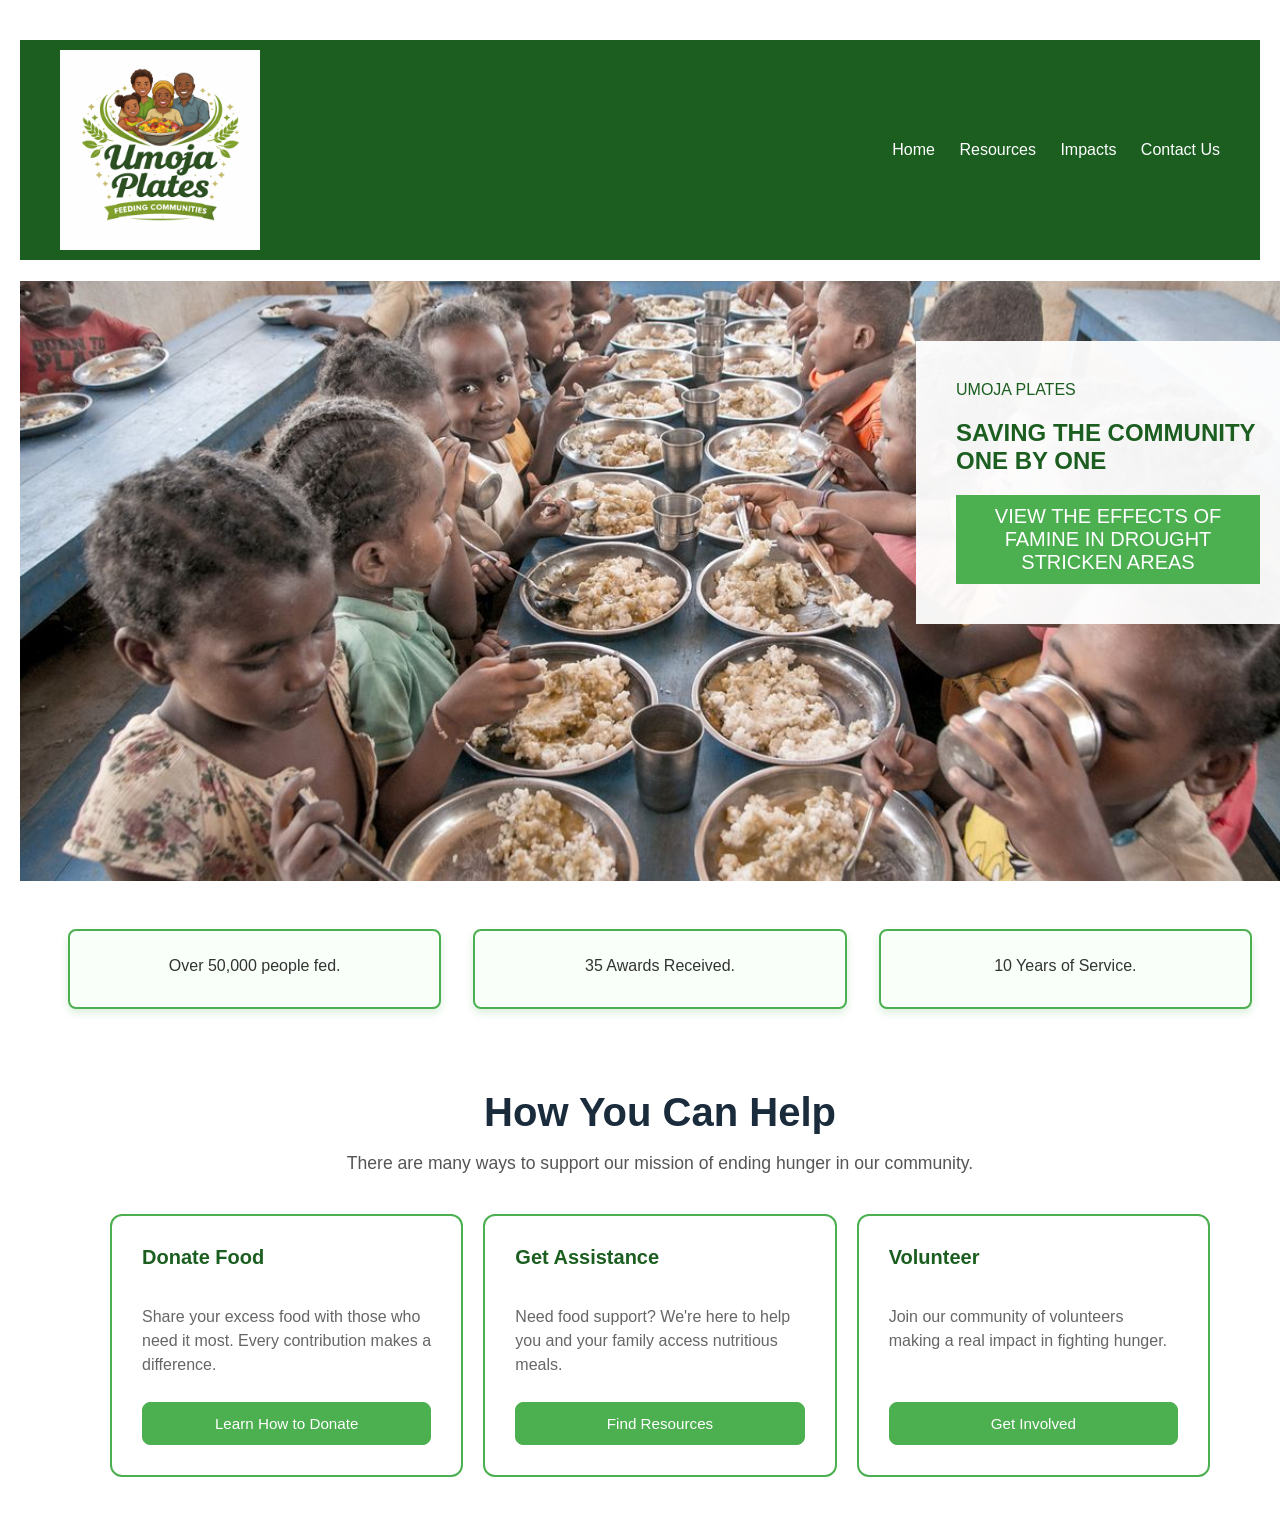
==== index.html @ aff2b7d4 "Home Page Donezo" ====
<!DOCTYPE html>
<html lang="en">
    <head>
    <meta charset="UTF-8">
    <title> Umoja Plates </title>
    <link rel="stylesheet"
href="style.css">
</head>
<body>  
 
 <header class="navbar">
<img src="Umoja Plates_ nourishing communities together.png" alt="Logo" width="200">
<p></p>
<div class="navlinks">
<a href="index.html">Home</a>
    <a
    href="volunteer.html">Resources</a>
    <a
    href="impact.html">Impacts</a>
    <a 
    href="contact.html">Contact Us</a>
</nav>
</div>
 </header>
 
 <h1></h1>
 <div class="R1M">
 <img src="hungrychildren.jpg" alt="Kids Eating" class="full-width-image">
 <div class="R1M2">
 <p1>UMOJA PLATES</p1>
 <h2>SAVING THE COMMUNITY ONE BY ONE</h2>
 <a href="https://www.youtube.com/watch?v=_UyntFvl2FQ"> VIEW THE EFFECTS OF FAMINE IN DROUGHT STRICKEN AREAS </a>
 </div>

  <div class="organization-info">
    <div class="achievements">
            
            <h3></h3>
            <p>Over 50,000 people fed.</p>
           
        </div>
        <div class="achievements">
            
            <h3></h3>
            <p>35 Awards Received.</p>
            
        </div>
        <div class="achievements">
            
            <h3></h3>
            <p>10 Years of Service.</p>
            
        </div>
    </div>


<section class="help-container">
    <div class="header-content">
        <h1>How You Can Help</h1>
        <p>There are many ways to support our mission of ending hunger in our community.</p>
    </div>

    <div class="cards-wrapper">
        <article class="card">
            <h3>Donate Food</h3>
            <p>Share your excess food with those who need it most. Every contribution makes a difference.</p>
            <a href="volunteer.html" class="btn">Learn How to Donate</a>
        </article>

        <article class="card">
            <h3>Get Assistance</h3>
            <p>Need food support? We're here to help you and your family access nutritious meals.</p>
            <a href="contact.html" class="btn">Find Resources</a>
        </article>

        <article class="card">
            <h3>Volunteer</h3>
            <p>Join our community of volunteers making a real impact in fighting hunger.</p>
            <a href="volunteer.html" class="btn">Get Involved</a>
        </article>
    </div>
</section>
</body>
---- style.css ----
body{
    background-color: white;
    font-family: 'Segoe UI', Tahoma, Geneva, Verdana, sans-serif;
}
.full-width-image {
    width: 100%;
    height: auto;
    max-height: 600px;
    object-fit: cover;
    display: block;
} 
.navbar {
    display: flex;
    align-items: center;
    justify-content: space-between;
    padding: 10px 40px;
    background-color: #1b5e20;
}

.navlinks a {
    background: none;
    text-decoration: none;
    border: none;
    color: white;
    margin-left: 20px;
    font-weight: 500;
    cursor: pointer;
    text-transform: none;
    align-items: center;
}
.navlinks a:hover {
    color: #4caf50;
}
.R1M {
    width: 100vw;
    position: relative;
}
.R1M2 {
    position: absolute;
    top: 5%;
    left: 70%;
    background-color: rgba(255, 255, 255, 0.95);
    color: #1b5e20;
    padding: 40px;
    max-width: 400px;
}
.R1M2 a {
    background-color: #4caf50;
    color: white;
    border: none;
    padding: 10px;
    cursor: pointer;
    font-size: 20px;
    text-decoration: none;
    display: block;
    text-align: center;
    margin: auto;
}

.organization-info {
    display: flex;
    flex-wrap: wrap;
    justify-content: space-around;
    padding: 2em;  
}
.achievements {
    flex: 1 1 300px;
    margin: 1em;
    padding: 1em;
    border: 2px solid #4caf50;
    border-radius: 8px;
    box-shadow: 0 4px 8px rgba(75,175,80,0.2);
    text-align: center;
    transition: transform 0.3s;
    background-color: #f9fff9;
}

.achievements h3 {
    margin: 0.5em 0;
    color: #1b5e20;
}
.achievements p {
    margin: 0.5em 0 1em;
}
.achievements:hover {
    transform: scale(1.05);
}

/* General Styling */
body {
    font-family: 'Segoe UI', Tahoma, Geneva, Verdana, sans-serif;
    background-color: #ffffff;
    color: #333;
    margin: 0;
    padding: 40px 20px;
}

.help-container {
    max-width: 1100px;
    margin: 0 auto;
    text-align: center;
}

.header-content h1 {
    font-size: 2.5rem;
    color: #1a2b3c;
    margin-bottom: 10px;
}

.header-content p {
    color: #555;
    font-size: 1.1rem;
    margin-bottom: 40px;
}


.cards-wrapper {
    display: flex;
    gap: 20px;
    justify-content: center;
    flex-wrap: wrap; }


.card {
    background: #fff;
    border: 2px solid #4caf50;
    border-radius: 12px;
    padding: 30px;
    flex: 1;
    min-width: 280px;
    max-width: 350px;
    display: flex;
    flex-direction: column;
    text-align: left;
    transition: transform 0.2s ease;
}

.card h3 {
    margin-top: 0;
    font-size: 1.25rem;
    color: #1b5e20;
}

.card p {
    color: #666;
    line-height: 1.5;
    flex-grow: 1; 
    margin-bottom: 25px;
}


.btn {
    display: block;
    text-align: center;
    padding: 12px;
    border: 1px solid #4caf50;
    border-radius: 8px;
    text-decoration: none;
    color: white;
    background-color: #4caf50;
    font-weight: 500;
    font-size: 0.95rem;
    transition: background-color 0.2s;
}

.btn:hover {
    background-color: #1b5e20;
    border-color: #1b5e20;
}
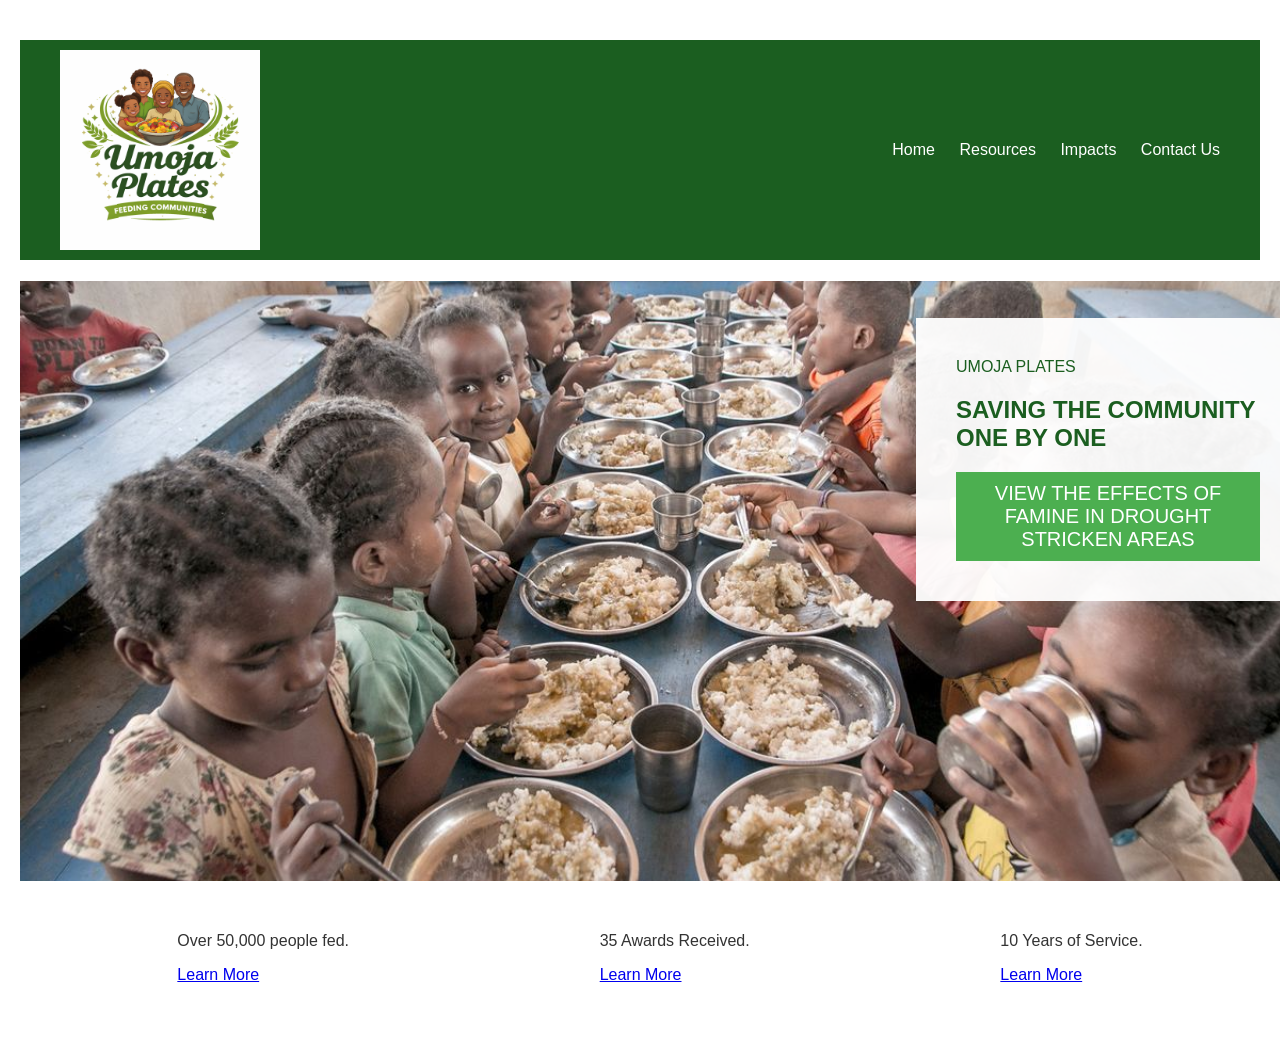
==== commit 120f6a9f: "Sending" ====
--- a/index.html
+++ b/index.html
@@ -33,51 +33,22 @@
  </div>
 
   <div class="organization-info">
-    <div class="achievements">
+        <div class="cat-breed">
             
             <h3></h3>
             <p>Over 50,000 people fed.</p>
-           
+            <a href="#">Learn More</a>
         </div>
-        <div class="achievements">
+        <div class="cat-breed">
             
             <h3></h3>
             <p>35 Awards Received.</p>
-            
+            <a href="#">Learn More</a>
         </div>
-        <div class="achievements">
+        <div class="cat-breed">
             
             <h3></h3>
             <p>10 Years of Service.</p>
-            
+            <a href="#">Learn More</a>
         </div>
     </div>
-
-
-<section class="help-container">
-    <div class="header-content">
-        <h1>How You Can Help</h1>
-        <p>There are many ways to support our mission of ending hunger in our community.</p>
-    </div>
-
-    <div class="cards-wrapper">
-        <article class="card">
-            <h3>Donate Food</h3>
-            <p>Share your excess food with those who need it most. Every contribution makes a difference.</p>
-            <a href="volunteer.html" class="btn">Learn How to Donate</a>
-        </article>
-
-        <article class="card">
-            <h3>Get Assistance</h3>
-            <p>Need food support? We're here to help you and your family access nutritious meals.</p>
-            <a href="contact.html" class="btn">Find Resources</a>
-        </article>
-
-        <article class="card">
-            <h3>Volunteer</h3>
-            <p>Join our community of volunteers making a real impact in fighting hunger.</p>
-            <a href="volunteer.html" class="btn">Get Involved</a>
-        </article>
-    </div>
-</section>
-</body>
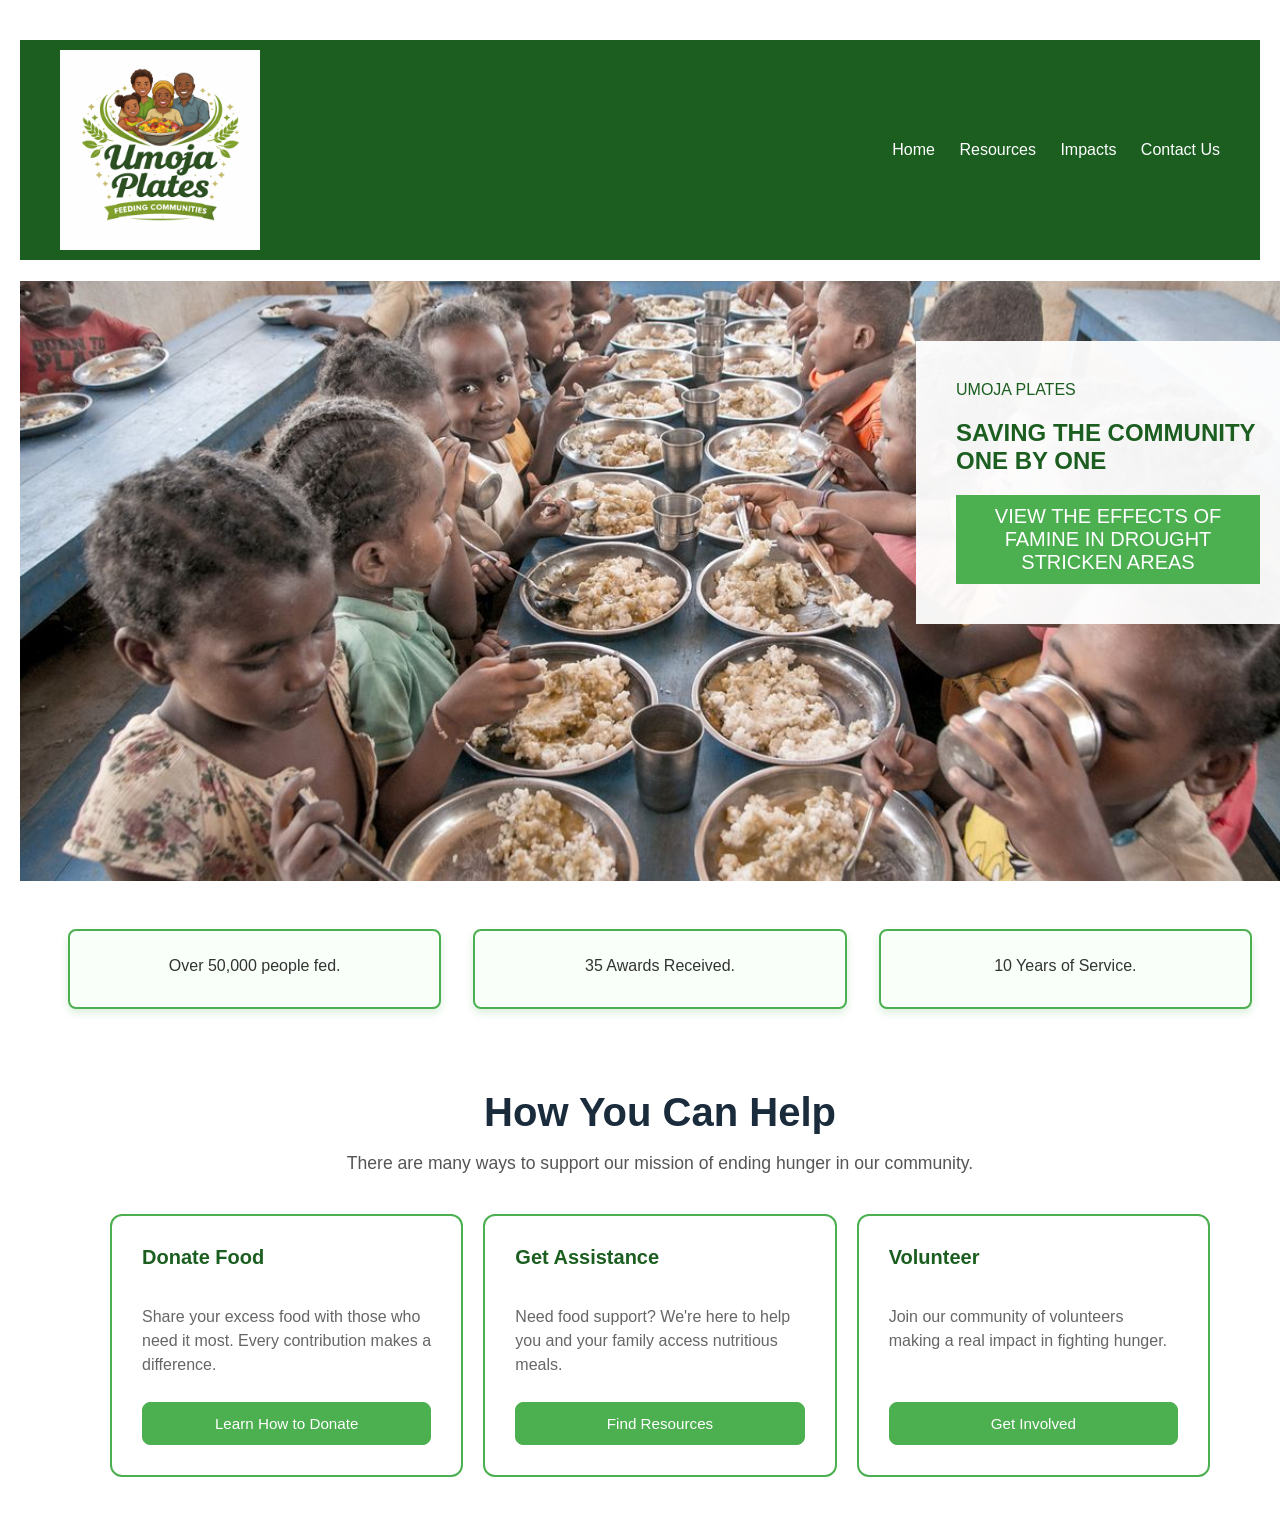
==== commit 2d14d914: "Merge branch 'main' of https://github.com/Jaden-Afrika/Social-Services-Project" ====
--- a/index.html
+++ b/index.html
@@ -33,22 +33,51 @@
  </div>
 
   <div class="organization-info">
-        <div class="cat-breed">
+    <div class="achievements">
             
             <h3></h3>
             <p>Over 50,000 people fed.</p>
-            <a href="#">Learn More</a>
+           
         </div>
-        <div class="cat-breed">
+        <div class="achievements">
             
             <h3></h3>
             <p>35 Awards Received.</p>
-            <a href="#">Learn More</a>
+            
         </div>
-        <div class="cat-breed">
+        <div class="achievements">
             
             <h3></h3>
             <p>10 Years of Service.</p>
-            <a href="#">Learn More</a>
+            
         </div>
     </div>
+
+
+<section class="help-container">
+    <div class="header-content">
+        <h1>How You Can Help</h1>
+        <p>There are many ways to support our mission of ending hunger in our community.</p>
+    </div>
+
+    <div class="cards-wrapper">
+        <article class="card">
+            <h3>Donate Food</h3>
+            <p>Share your excess food with those who need it most. Every contribution makes a difference.</p>
+            <a href="volunteer.html" class="btn">Learn How to Donate</a>
+        </article>
+
+        <article class="card">
+            <h3>Get Assistance</h3>
+            <p>Need food support? We're here to help you and your family access nutritious meals.</p>
+            <a href="contact.html" class="btn">Find Resources</a>
+        </article>
+
+        <article class="card">
+            <h3>Volunteer</h3>
+            <p>Join our community of volunteers making a real impact in fighting hunger.</p>
+            <a href="volunteer.html" class="btn">Get Involved</a>
+        </article>
+    </div>
+</section>
+</body>
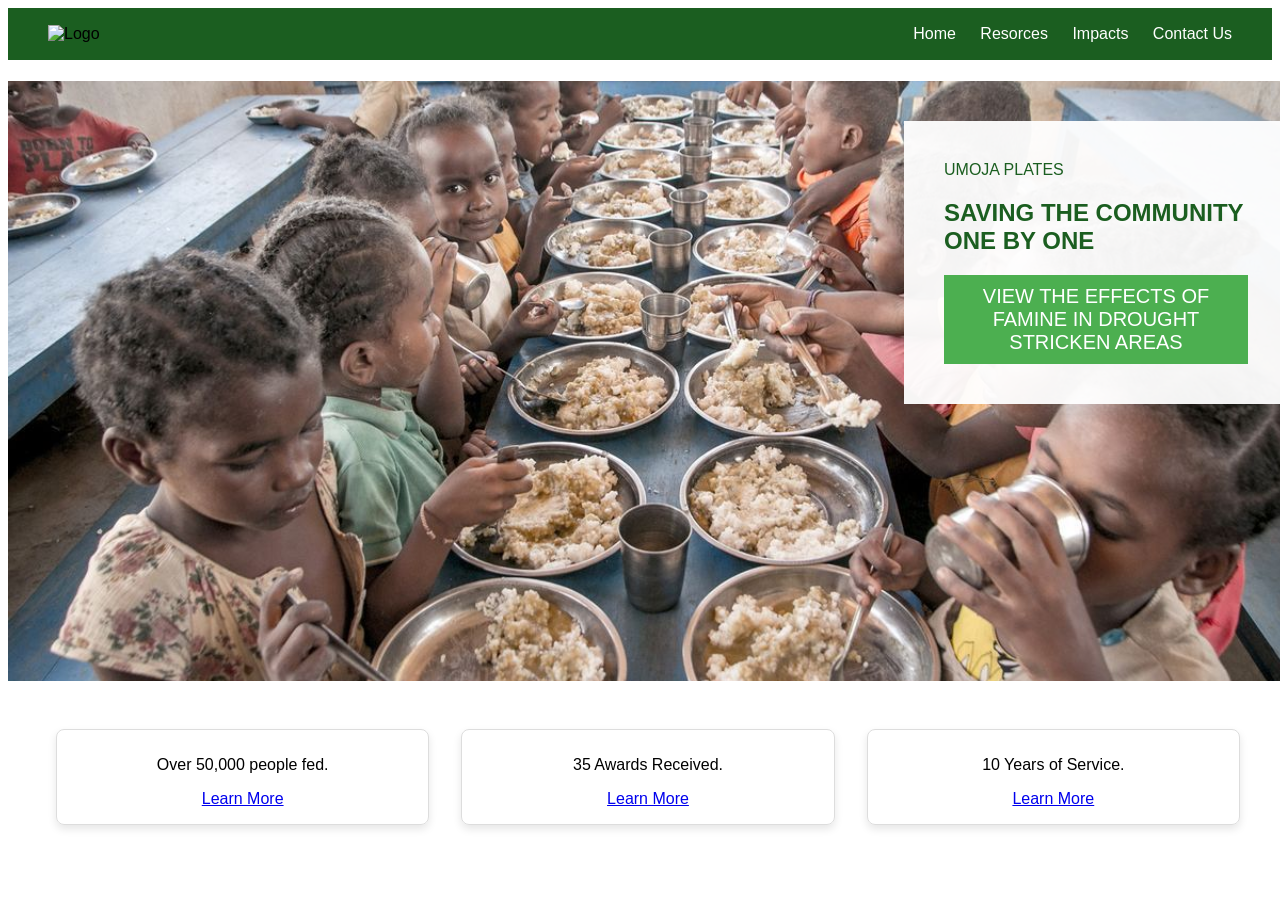
==== commit e025f30d: "fixed merge conflicts" ====
--- a/index.html
+++ b/index.html
@@ -14,7 +14,7 @@
 <div class="navlinks">
 <a href="index.html">Home</a>
     <a
-    href="volunteer.html">Resources</a>
+    href="volunteer.html">Resorces</a>
     <a
     href="impact.html">Impacts</a>
     <a 
@@ -33,51 +33,22 @@
  </div>
 
   <div class="organization-info">
-    <div class="achievements">
+        <div class="cat-breed">
             
             <h3></h3>
             <p>Over 50,000 people fed.</p>
-           
+            <a href="#">Learn More</a>
         </div>
-        <div class="achievements">
+        <div class="cat-breed">
             
             <h3></h3>
             <p>35 Awards Received.</p>
-            
+            <a href="#">Learn More</a>
         </div>
-        <div class="achievements">
+        <div class="cat-breed">
             
             <h3></h3>
             <p>10 Years of Service.</p>
-            
+            <a href="#">Learn More</a>
         </div>
     </div>
-
-
-<section class="help-container">
-    <div class="header-content">
-        <h1>How You Can Help</h1>
-        <p>There are many ways to support our mission of ending hunger in our community.</p>
-    </div>
-
-    <div class="cards-wrapper">
-        <article class="card">
-            <h3>Donate Food</h3>
-            <p>Share your excess food with those who need it most. Every contribution makes a difference.</p>
-            <a href="volunteer.html" class="btn">Learn How to Donate</a>
-        </article>
-
-        <article class="card">
-            <h3>Get Assistance</h3>
-            <p>Need food support? We're here to help you and your family access nutritious meals.</p>
-            <a href="contact.html" class="btn">Find Resources</a>
-        </article>
-
-        <article class="card">
-            <h3>Volunteer</h3>
-            <p>Join our community of volunteers making a real impact in fighting hunger.</p>
-            <a href="volunteer.html" class="btn">Get Involved</a>
-        </article>
-    </div>
-</section>
-</body>
--- a/style.css
+++ b/style.css
@@ -63,107 +63,23 @@
     justify-content: space-around;
     padding: 2em;  
 }
-.achievements {
+.cat-breed {
     flex: 1 1 300px;
     margin: 1em;
     padding: 1em;
-    border: 2px solid #4caf50;
+    border: 1px solid #ddd;
     border-radius: 8px;
-    box-shadow: 0 4px 8px rgba(75,175,80,0.2);
+    box-shadow: 0 4px 8px rgba(0,0,0,0.1);
     text-align: center;
     transition: transform 0.3s;
-    background-color: #f9fff9;
 }
 
-.achievements h3 {
+.cat-breed h3 {
     margin: 0.5em 0;
-    color: #1b5e20;
 }
-.achievements p {
+.cat-breed p {
     margin: 0.5em 0 1em;
 }
-.achievements:hover {
+.cat-breed:hover {
     transform: scale(1.05);
-}
-
-/* General Styling */
-body {
-    font-family: 'Segoe UI', Tahoma, Geneva, Verdana, sans-serif;
-    background-color: #ffffff;
-    color: #333;
-    margin: 0;
-    padding: 40px 20px;
-}
-
-.help-container {
-    max-width: 1100px;
-    margin: 0 auto;
-    text-align: center;
-}
-
-.header-content h1 {
-    font-size: 2.5rem;
-    color: #1a2b3c;
-    margin-bottom: 10px;
-}
-
-.header-content p {
-    color: #555;
-    font-size: 1.1rem;
-    margin-bottom: 40px;
-}
-
-
-.cards-wrapper {
-    display: flex;
-    gap: 20px;
-    justify-content: center;
-    flex-wrap: wrap; }
-
-
-.card {
-    background: #fff;
-    border: 2px solid #4caf50;
-    border-radius: 12px;
-    padding: 30px;
-    flex: 1;
-    min-width: 280px;
-    max-width: 350px;
-    display: flex;
-    flex-direction: column;
-    text-align: left;
-    transition: transform 0.2s ease;
-}
-
-.card h3 {
-    margin-top: 0;
-    font-size: 1.25rem;
-    color: #1b5e20;
-}
-
-.card p {
-    color: #666;
-    line-height: 1.5;
-    flex-grow: 1; 
-    margin-bottom: 25px;
-}
-
-
-.btn {
-    display: block;
-    text-align: center;
-    padding: 12px;
-    border: 1px solid #4caf50;
-    border-radius: 8px;
-    text-decoration: none;
-    color: white;
-    background-color: #4caf50;
-    font-weight: 500;
-    font-size: 0.95rem;
-    transition: background-color 0.2s;
-}
-
-.btn:hover {
-    background-color: #1b5e20;
-    border-color: #1b5e20;
 }
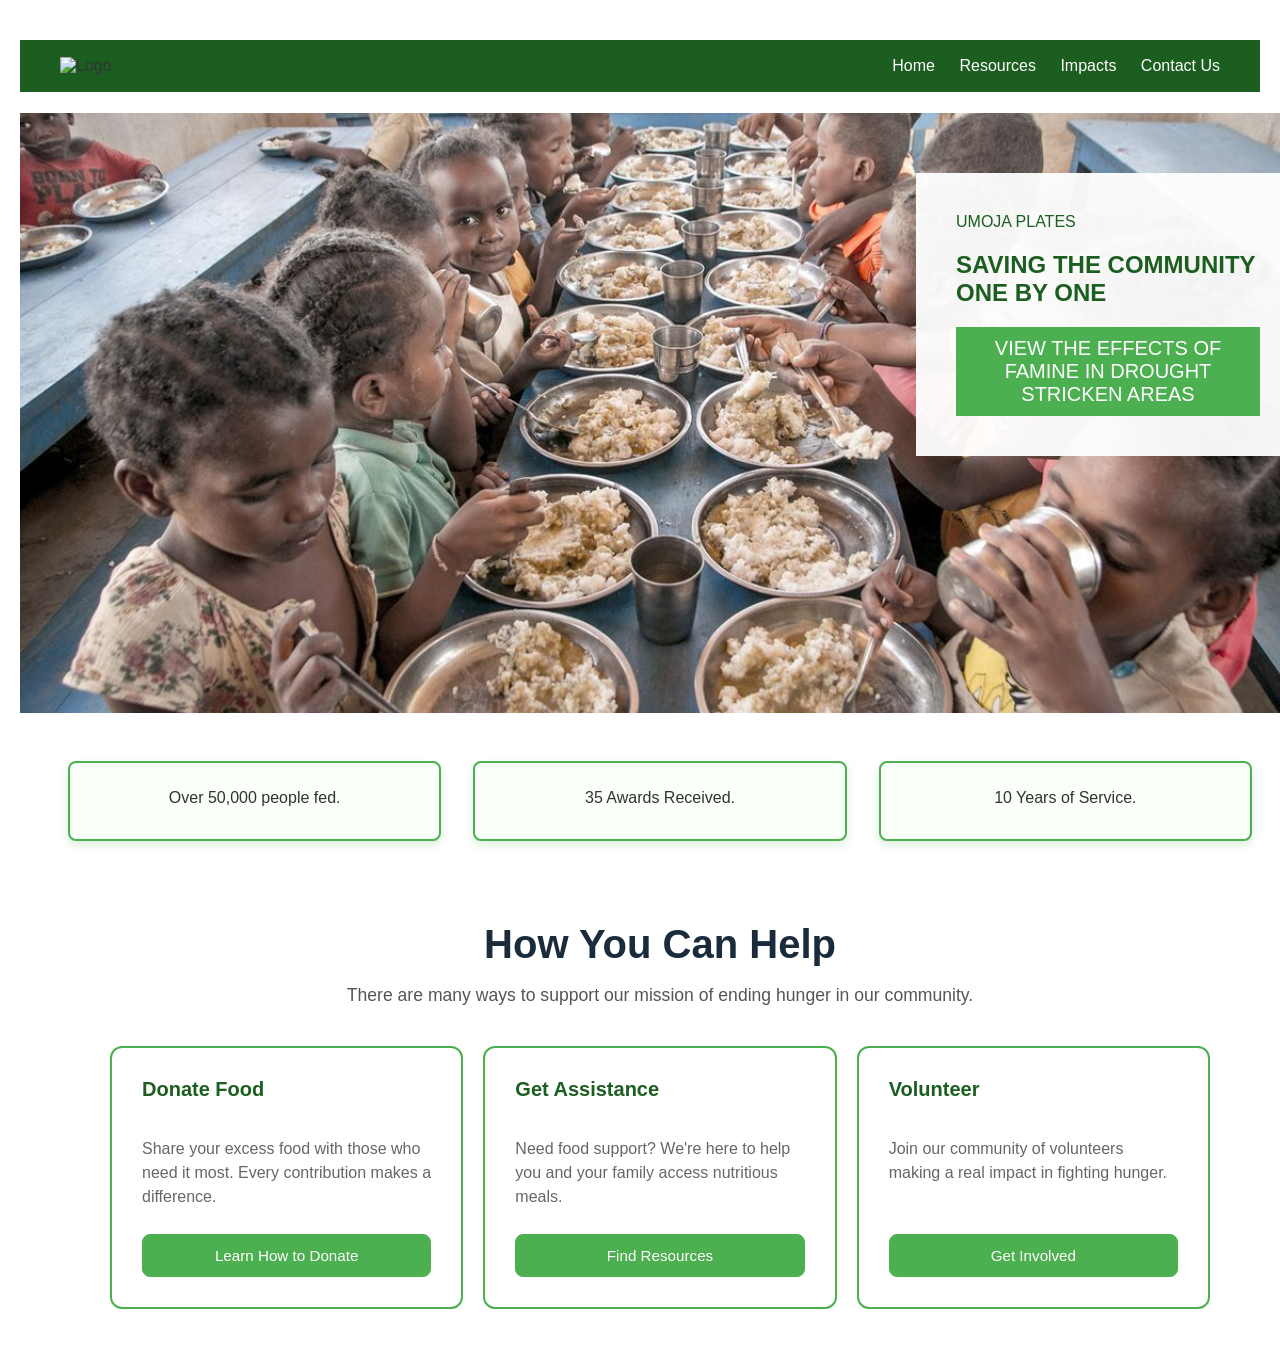
==== commit f9d40658: "Merge branch 'main' of github.com:Jaden-Afrika/Social-Services-Project" ====
--- a/index.html
+++ b/index.html
@@ -14,7 +14,7 @@
 <div class="navlinks">
 <a href="index.html">Home</a>
     <a
-    href="volunteer.html">Resorces</a>
+    href="volunteer.html">Resources</a>
     <a
     href="impact.html">Impacts</a>
     <a 
@@ -33,22 +33,51 @@
  </div>
 
   <div class="organization-info">
-        <div class="cat-breed">
+    <div class="achievements">
             
             <h3></h3>
             <p>Over 50,000 people fed.</p>
-            <a href="#">Learn More</a>
+           
         </div>
-        <div class="cat-breed">
+        <div class="achievements">
             
             <h3></h3>
             <p>35 Awards Received.</p>
-            <a href="#">Learn More</a>
+            
         </div>
-        <div class="cat-breed">
+        <div class="achievements">
             
             <h3></h3>
             <p>10 Years of Service.</p>
-            <a href="#">Learn More</a>
+            
         </div>
     </div>
+
+
+<section class="help-container">
+    <div class="header-content">
+        <h1>How You Can Help</h1>
+        <p>There are many ways to support our mission of ending hunger in our community.</p>
+    </div>
+
+    <div class="cards-wrapper">
+        <article class="card">
+            <h3>Donate Food</h3>
+            <p>Share your excess food with those who need it most. Every contribution makes a difference.</p>
+            <a href="volunteer.html" class="btn">Learn How to Donate</a>
+        </article>
+
+        <article class="card">
+            <h3>Get Assistance</h3>
+            <p>Need food support? We're here to help you and your family access nutritious meals.</p>
+            <a href="contact.html" class="btn">Find Resources</a>
+        </article>
+
+        <article class="card">
+            <h3>Volunteer</h3>
+            <p>Join our community of volunteers making a real impact in fighting hunger.</p>
+            <a href="volunteer.html" class="btn">Get Involved</a>
+        </article>
+    </div>
+</section>
+</body>
--- a/style.css
+++ b/style.css
@@ -63,23 +63,107 @@
     justify-content: space-around;
     padding: 2em;  
 }
-.cat-breed {
+.achievements {
     flex: 1 1 300px;
     margin: 1em;
     padding: 1em;
-    border: 1px solid #ddd;
+    border: 2px solid #4caf50;
     border-radius: 8px;
-    box-shadow: 0 4px 8px rgba(0,0,0,0.1);
+    box-shadow: 0 4px 8px rgba(75,175,80,0.2);
     text-align: center;
     transition: transform 0.3s;
+    background-color: #f9fff9;
 }
 
-.cat-breed h3 {
+.achievements h3 {
     margin: 0.5em 0;
+    color: #1b5e20;
 }
-.cat-breed p {
+.achievements p {
     margin: 0.5em 0 1em;
 }
-.cat-breed:hover {
+.achievements:hover {
     transform: scale(1.05);
+}
+
+/* General Styling */
+body {
+    font-family: 'Segoe UI', Tahoma, Geneva, Verdana, sans-serif;
+    background-color: #ffffff;
+    color: #333;
+    margin: 0;
+    padding: 40px 20px;
+}
+
+.help-container {
+    max-width: 1100px;
+    margin: 0 auto;
+    text-align: center;
+}
+
+.header-content h1 {
+    font-size: 2.5rem;
+    color: #1a2b3c;
+    margin-bottom: 10px;
+}
+
+.header-content p {
+    color: #555;
+    font-size: 1.1rem;
+    margin-bottom: 40px;
+}
+
+
+.cards-wrapper {
+    display: flex;
+    gap: 20px;
+    justify-content: center;
+    flex-wrap: wrap; }
+
+
+.card {
+    background: #fff;
+    border: 2px solid #4caf50;
+    border-radius: 12px;
+    padding: 30px;
+    flex: 1;
+    min-width: 280px;
+    max-width: 350px;
+    display: flex;
+    flex-direction: column;
+    text-align: left;
+    transition: transform 0.2s ease;
+}
+
+.card h3 {
+    margin-top: 0;
+    font-size: 1.25rem;
+    color: #1b5e20;
+}
+
+.card p {
+    color: #666;
+    line-height: 1.5;
+    flex-grow: 1; 
+    margin-bottom: 25px;
+}
+
+
+.btn {
+    display: block;
+    text-align: center;
+    padding: 12px;
+    border: 1px solid #4caf50;
+    border-radius: 8px;
+    text-decoration: none;
+    color: white;
+    background-color: #4caf50;
+    font-weight: 500;
+    font-size: 0.95rem;
+    transition: background-color 0.2s;
+}
+
+.btn:hover {
+    background-color: #1b5e20;
+    border-color: #1b5e20;
 }
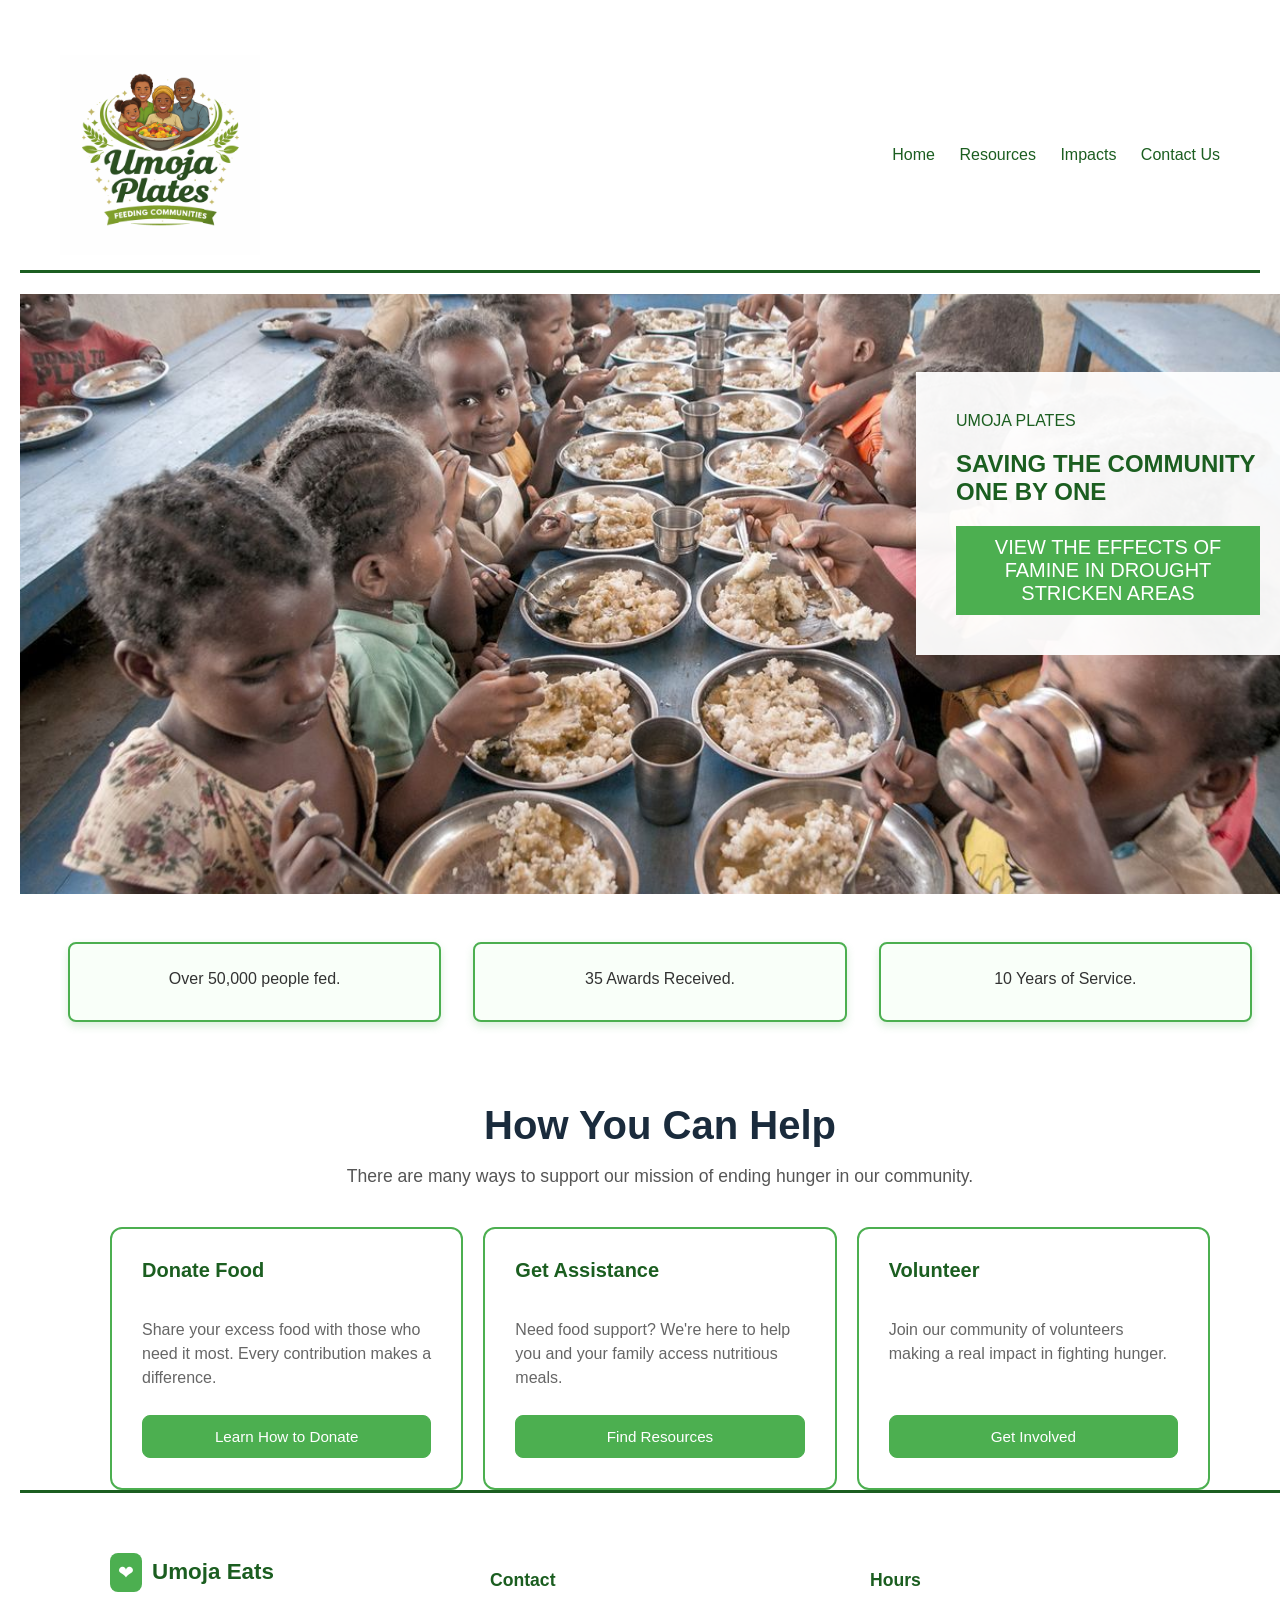
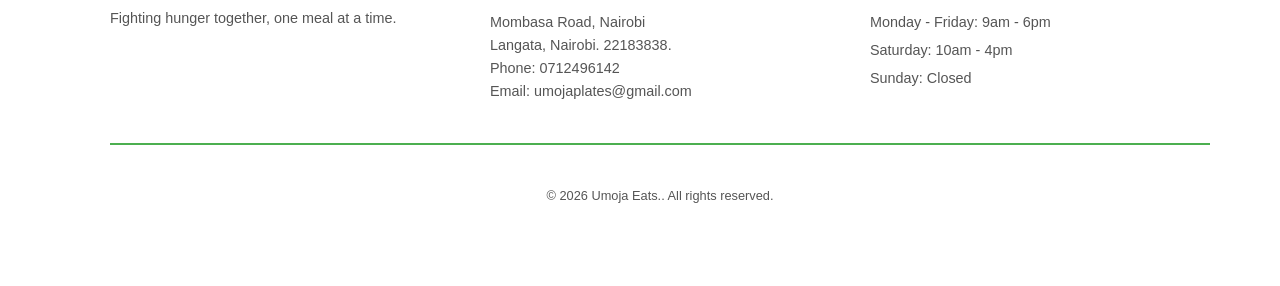
==== commit f0960b07: "Almost done" ====
--- a/index.html
+++ b/index.html
@@ -80,4 +80,36 @@
         </article>
     </div>
 </section>
+<footer class="site-footer">
+  <div class="footer-container">
+    <div class="footer-column brand">
+      <div class="logo">
+        <span class="icon">❤</span>
+        <h2>Umoja Eats</h2>
+      </div>
+      <p>Fighting hunger together, one meal at a time.</p>
+    </div>
+
+    <div class="footer-column">
+      <h3>Contact</h3>
+      <address>
+        Mombasa Road, Nairobi<br>
+        Langata, Nairobi. 22183838.<br>
+        Phone: 0712496142<br>
+        Email: <a href="umojaplates@gmail.com">umojaplates@gmail.com</a>
+      </address>
+    </div>
+
+    <div class="footer-column">
+      <h3>Hours</h3>
+      <p>Monday - Friday: 9am - 6pm</p>
+      <p>Saturday: 10am - 4pm</p>
+      <p>Sunday: Closed</p>
+    </div>
+  </div>
+
+  <div class="footer-bottom">
+    <p>&copy; 2026 Umoja Eats.. All rights reserved.</p>
+  </div>
+</footer>
 </body>
--- a/style.css
+++ b/style.css
@@ -13,20 +13,22 @@
     display: flex;
     align-items: center;
     justify-content: space-between;
-    padding: 10px 40px;
-    background-color: #1b5e20;
+    padding: 15px 40px;
+    background-color: white;
+    border-bottom: 3px solid #1b5e20;
 }
 
 .navlinks a {
     background: none;
     text-decoration: none;
     border: none;
-    color: white;
+    color: #1b5e20;
     margin-left: 20px;
     font-weight: 500;
     cursor: pointer;
     text-transform: none;
     align-items: center;
+    transition: color 0.3s ease;
 }
 .navlinks a:hover {
     color: #4caf50;
@@ -86,7 +88,6 @@
     transform: scale(1.05);
 }
 
-/* General Styling */
 body {
     font-family: 'Segoe UI', Tahoma, Geneva, Verdana, sans-serif;
     background-color: #ffffff;
@@ -166,4 +167,88 @@
 .btn:hover {
     background-color: #1b5e20;
     border-color: #1b5e20;
+}
+:root {
+  --bg-dark: #ffffff;
+  --text-muted: #555555;
+  --text-light: #1b5e20;
+  --dull-green: #4caf50; 
+  --accent-green: #2d5a3a;
+}
+
+body { margin: 0; font-family: sans-serif; }
+
+.site-footer {
+  background-color: var(--bg-dark);
+  color: var(--text-muted);
+  padding: 60px 20px 30px;
+  font-size: 0.9rem;
+  border-top: 3px solid #1b5e20;
+}
+
+.footer-container {
+  max-width: 1100px;
+  margin: 0 auto;
+  display: grid;
+  grid-template-columns: repeat(auto-fit, minmax(200px, 1fr));
+  gap: 40px;
+  border-bottom: 2px solid #4caf50;
+  padding-bottom: 40px;
+}
+
+.logo {
+  display: flex;
+  align-items: center;
+  gap: 10px;
+  margin-bottom: 15px;
+}
+
+.logo .icon {
+  background-color: var(--dull-green);
+  color: white;
+  padding: 8px;
+  border-radius: 8px;
+  font-size: 1.2rem;
+}
+
+.brand h2 {
+  color: var(--text-light);
+  margin: 0;
+  font-size: 1.4rem;
+}
+
+.footer-column h3 {
+  color: var(--text-light);
+  margin-bottom: 20px;
+  font-size: 1.1rem;
+}
+
+.footer-column ul {
+  list-style: none;
+  padding: 0;
+}
+
+.footer-column ul li { margin-bottom: 10px; }
+
+.footer-column a {
+  color: var(--text-muted);
+  text-decoration: none;
+  transition: color 0.3s;
+}
+
+.footer-column a:hover {
+  color: var(--dull-green);
+}
+
+.footer-column address {
+  font-style: normal;
+  line-height: 1.6;
+}
+
+.footer-column p { line-height: 1.6; margin: 5px 0; }
+
+.footer-bottom {
+  text-align: center;
+  padding-top: 30px;
+  font-size: 0.8rem;
 }
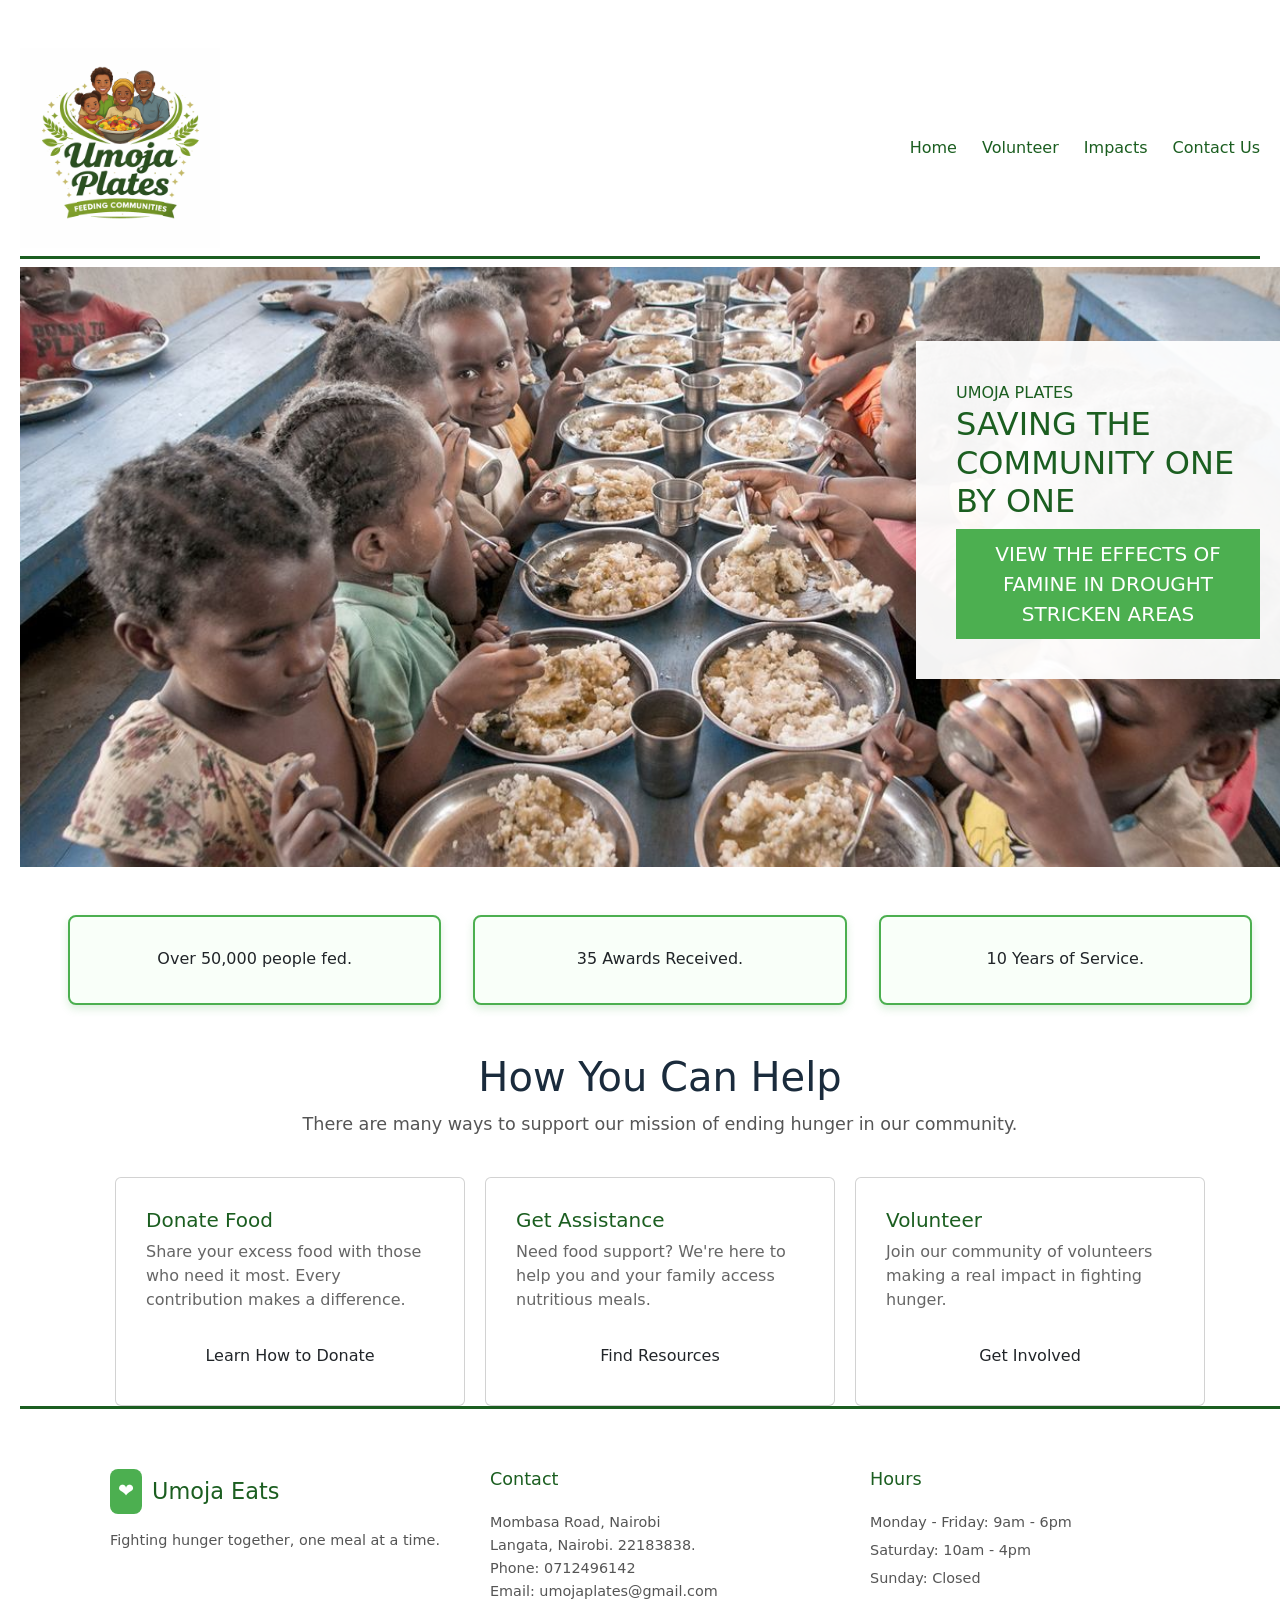
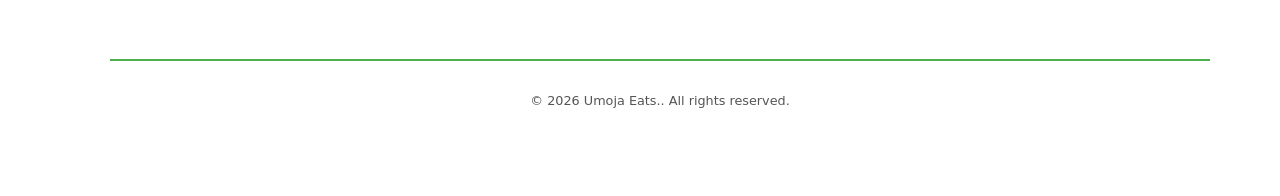
==== commit 53e34d08: "Final Polish." ====
--- a/index.html
+++ b/index.html
@@ -5,8 +5,10 @@
     <title> Umoja Plates </title>
     <link rel="stylesheet"
 href="style.css">
+<meta name="viewport" content="width=device-width, initial-scale=1.0">
 </head>
 <body>  
+  <link href="https://cdn.jsdelivr.net/npm/bootstrap@5.3.0/dist/css/bootstrap.min.css" rel="stylesheet">
  
  <header class="navbar">
 <img src="Umoja Plates_ nourishing communities together.png" alt="Logo" width="200">
@@ -14,7 +16,7 @@
 <div class="navlinks">
 <a href="index.html">Home</a>
     <a
-    href="volunteer.html">Resources</a>
+    href="volunteer.html">Volunteer</a>
     <a
     href="impact.html">Impacts</a>
     <a 
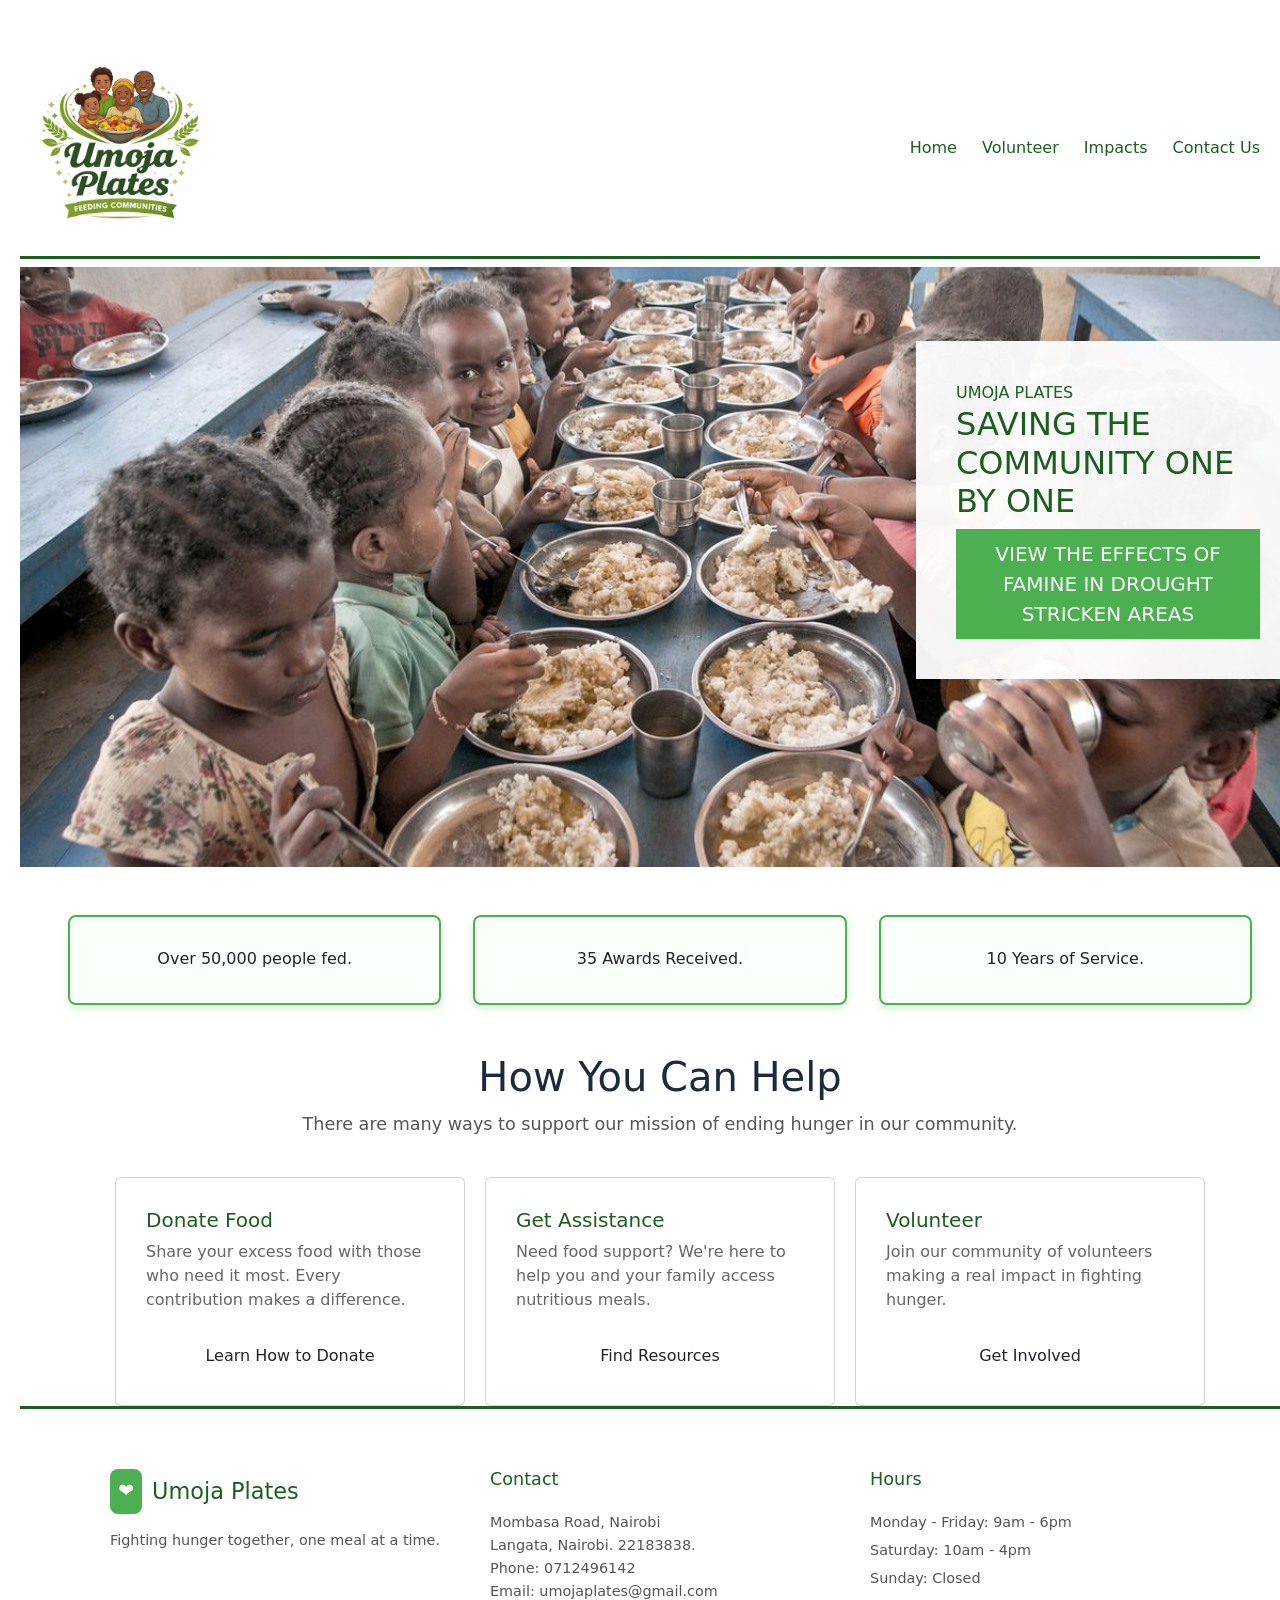
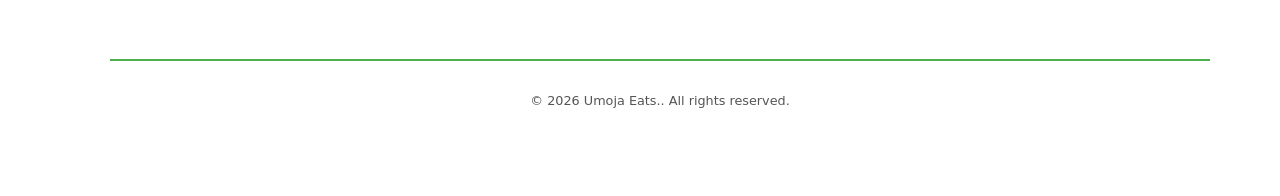
==== commit 2ccc65a3: "Footer Inconsistency Fix" ====
--- a/index.html
+++ b/index.html
@@ -87,7 +87,7 @@
     <div class="footer-column brand">
       <div class="logo">
         <span class="icon">❤</span>
-        <h2>Umoja Eats</h2>
+        <h2>Umoja Plates</h2>
       </div>
       <p>Fighting hunger together, one meal at a time.</p>
     </div>
